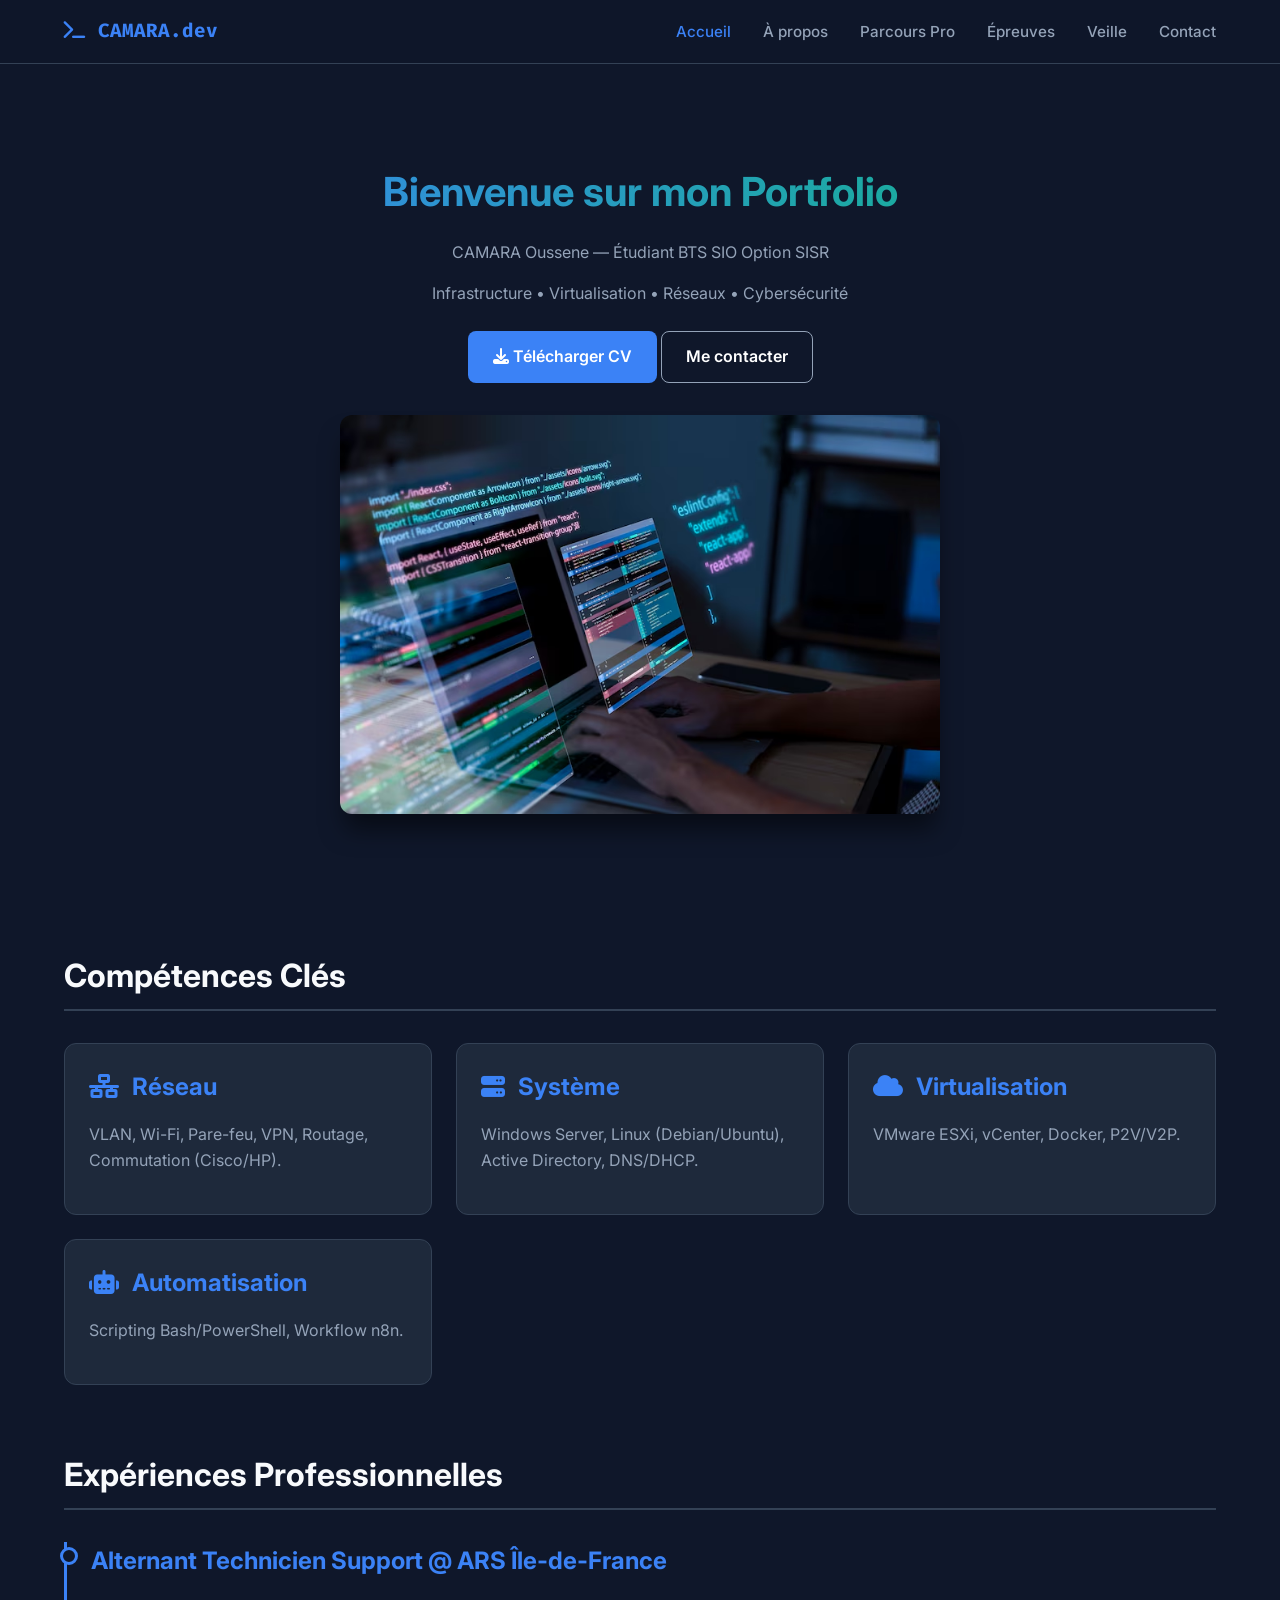
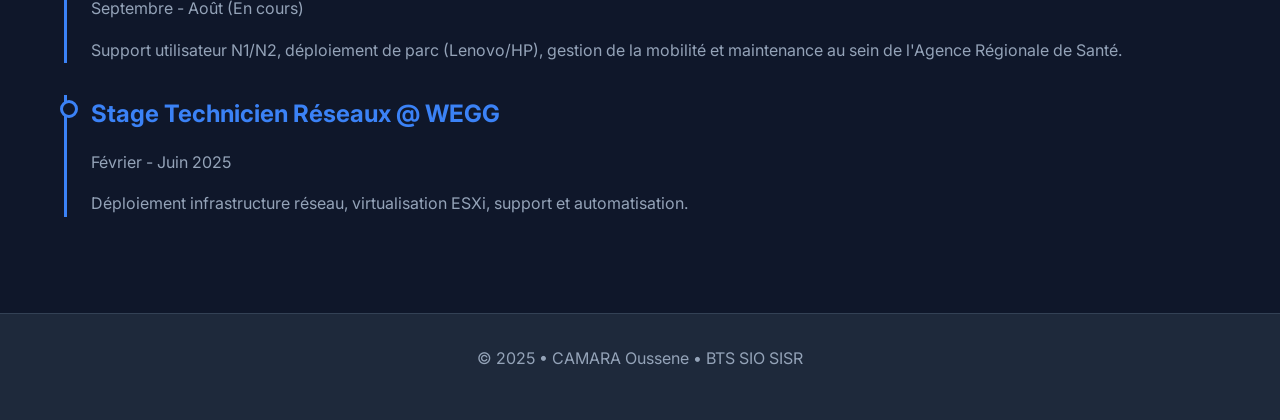
==== index.html @ 4fbc34b1 "first commit" ====
<!DOCTYPE html>
<html lang="fr">
<head>
    <meta charset="UTF-8">
    <meta name="viewport" content="width=device-width, initial-scale=1.0">
    <title>CAMARA Oussene | Portfolio BTS SIO SISR</title>
    <link rel="stylesheet" href="assets/css/style.css">
    <link rel="stylesheet" href="https://cdnjs.cloudflare.com/ajax/libs/font-awesome/6.4.0/css/all.min.css">
</head>
<body>
    <header>
        <div class="header-container">
            <div class="logo"><i class="fas fa-terminal"></i> CAMARA.dev</div>
            <div class="menu-toggle"><i class="fas fa-bars"></i></div>
            <nav>
                <ul class="nav-links">
                    <li><a href="index.html">Accueil</a></li>
                    <li><a href="about.html">À propos</a></li>
                    <li><a href="Entreprise.html">Parcours Pro</a></li>
                    <li><a href="epreuve.html">Épreuves</a></li>
                    <li><a href="veille.html">Veille</a></li>
                    <li><a href="contact.html">Contact</a></li>
                </ul>
            </nav>
        </div>
    </header>

    <main>
        <section class="hero">
            <h1>Bienvenue sur mon Portfolio</h1>
            <p>CAMARA Oussene — Étudiant BTS SIO Option SISR</p>
            <p>Infrastructure • Virtualisation • Réseaux • Cybersécurité</p>
            <div style="margin-top: 1.5rem;">
                <a href="assets/CV/camara-oussene-cv-3.pdf" target="_blank" class="btn"><i class="fas fa-download"></i> Télécharger CV</a>
                <a href="contact.html" class="btn" style="background:transparent; border-color:var(--text-muted);">Me contacter</a>
            </div>
             <img src="assets/image/formation-programmation-personne-travaillant-codes-ordinateur_23-2150010125.avif" alt="Illustration SIO">
        </section>

        <section>
            <h2>Compétences Clés</h2>
            <div class="grid-3">
                <div class="card">
                    <h3><i class="fas fa-network-wired"></i> Réseau</h3>
                    <p>VLAN, Wi-Fi, Pare-feu, VPN, Routage, Commutation (Cisco/HP).</p>
                </div>
                <div class="card">
                    <h3><i class="fas fa-server"></i> Système</h3>
                    <p>Windows Server, Linux (Debian/Ubuntu), Active Directory, DNS/DHCP.</p>
                </div>
                <div class="card">
                    <h3><i class="fas fa-cloud"></i> Virtualisation</h3>
                    <p>VMware ESXi, vCenter, Docker, P2V/V2P.</p>
                </div>
                <div class="card">
                    <h3><i class="fas fa-robot"></i> Automatisation</h3>
                    <p>Scripting Bash/PowerShell, Workflow n8n.</p>
                </div>
            </div>
        </section>

        <section>
            <h2>Expériences Professionnelles</h2>
            <div class="timeline-item">
                <h3>Alternant Technicien Support @ ARS Île-de-France</h3>
                <p class="text-muted">Septembre - Août (En cours)</p>
                <p>Support utilisateur N1/N2, déploiement de parc (Lenovo/HP), gestion de la mobilité et maintenance au sein de l'Agence Régionale de Santé.</p>
            </div>
            <div class="timeline-item">
                <h3>Stage Technicien Réseaux @ WEGG</h3>
                <p class="text-muted">Février - Juin 2025</p>
                <p>Déploiement infrastructure réseau, virtualisation ESXi, support et automatisation.</p>
            </div>
        </section>
    </main>

    <footer>
        <p>&copy; 2025 • CAMARA Oussene • BTS SIO SISR</p>
    </footer>
    <script src="assets/js/script.js"></script>
</body>
</html>
---- assets/css/style.css ----
/* assets/css/style.css */
@import url('https://fonts.googleapis.com/css2?family=Inter:wght@300;400;600;700&family=Fira+Code&display=swap');

:root {
  --bg-dark: #0f172a;
  --bg-card: #1e293b;
  --bg-hover: #334155;
  --primary: #3b82f6;      /* Bleu Tech */
  --primary-glow: rgba(59, 130, 246, 0.5);
  --accent: #10b981;       /* Vert pour validation/succès */
  --text-main: #f8fafc;
  --text-muted: #94a3b8;
  --border: #334155;
  --transition: all 0.3s ease;
}

* {
  margin: 0;
  padding: 0;
  box-sizing: border-box;
}

body {
  font-family: 'Inter', sans-serif;
  background-color: var(--bg-dark);
  color: var(--text-main);
  line-height: 1.6;
  overflow-x: hidden;
}

a { text-decoration: none; color: inherit; transition: var(--transition); }
ul { list-style: none; }

/* --- HEADER & NAV --- */
header {
  background: rgba(15, 23, 42, 0.95);
  backdrop-filter: blur(10px);
  border-bottom: 1px solid var(--border);
  position: sticky;
  top: 0;
  z-index: 1000;
  padding: 1rem 0;
}

.header-container {
  max-width: 1200px;
  margin: 0 auto;
  padding: 0 1.5rem;
  display: flex;
  justify-content: space-between;
  align-items: center;
}

.logo {
  font-family: 'Fira Code', monospace;
  font-weight: 700;
  font-size: 1.2rem;
  color: var(--primary);
}

.nav-links {
  display: flex;
  gap: 2rem;
}

.nav-links a {
  font-size: 0.95rem;
  font-weight: 500;
  color: var(--text-muted);
}

.nav-links a:hover, .nav-links a.active {
  color: var(--primary);
}

/* Mobile Menu Button */
.menu-toggle {
  display: none;
  font-size: 1.5rem;
  cursor: pointer;
}

/* --- LAYOUT & SECTIONS --- */
main {
  max-width: 1200px;
  margin: 0 auto;
  padding: 2rem 1.5rem;
  min-height: 80vh;
}

section { margin-bottom: 4rem; }

h1, h2, h3, h4 {
  color: var(--text-main);
  margin-bottom: 1rem;
}

h1 { font-size: 2.5rem; background: linear-gradient(to right, var(--primary), var(--accent)); -webkit-background-clip: text; -webkit-text-fill-color: transparent; }
h2 { font-size: 2rem; border-bottom: 2px solid var(--border); padding-bottom: 0.5rem; margin-bottom: 2rem; }
h3 { font-size: 1.5rem; color: var(--primary); }

p { color: var(--text-muted); margin-bottom: 1rem; }

.btn {
  display: inline-block;
  background: var(--primary);
  color: white;
  padding: 0.75rem 1.5rem;
  border-radius: 8px;
  font-weight: 600;
  border: 1px solid transparent;
}

.btn:hover {
  background: transparent;
  border-color: var(--primary);
  color: var(--primary);
  box-shadow: 0 0 15px var(--primary-glow);
}

/* --- CARDS & GRIDS --- */
.grid-2 { display: grid; grid-template-columns: repeat(auto-fit, minmax(300px, 1fr)); gap: 2rem; }
.grid-3 { display: grid; grid-template-columns: repeat(auto-fit, minmax(280px, 1fr)); gap: 1.5rem; }

.card {
  background: var(--bg-card);
  border: 1px solid var(--border);
  padding: 1.5rem;
  border-radius: 12px;
  transition: var(--transition);
}

.card:hover {
  transform: translateY(-5px);
  border-color: var(--primary);
  box-shadow: 0 10px 20px -10px rgba(0,0,0,0.5);
}

.card h3, .card h4 { margin-top: 0; }
.card i { color: var(--primary); margin-right: 0.5rem; }

/* --- SPECIFIC PAGES --- */

/* Hero Section (Index) */
.hero {
  text-align: center;
  padding: 4rem 0;
}
.hero img {
  width: 100%;
  max-width: 600px;
  border-radius: 12px;
  margin-top: 2rem;
  box-shadow: 0 20px 25px -5px rgba(0, 0, 0, 0.5);
}

/* Timeline (Experience) */
.timeline-item {
  border-left: 3px solid var(--primary);
  padding-left: 1.5rem;
  margin-bottom: 2rem;
  position: relative;
}
.timeline-item::before {
  content: '';
  width: 12px;
  height: 12px;
  background: var(--bg-dark);
  border: 3px solid var(--primary);
  border-radius: 50%;
  position: absolute;
  left: -7.5px;
  top: 5px;
}

/* Forms */
.form-group { margin-bottom: 1.5rem; }
.form-group label { display: block; margin-bottom: 0.5rem; color: var(--text-main); }
.form-group input, .form-group textarea {
  width: 100%;
  padding: 0.8rem;
  background: var(--bg-dark);
  border: 1px solid var(--border);
  border-radius: 6px;
  color: var(--text-main);
  font-family: inherit;
}
.form-group input:focus, .form-group textarea:focus {
  outline: none;
  border-color: var(--primary);
}

/* Footer */
footer {
  background: var(--bg-card);
  padding: 2rem 0;
  text-align: center;
  border-top: 1px solid var(--border);
  margin-top: auto;
}

/* Responsive */
@media (max-width: 768px) {
  .nav-links {
    display: none;
    flex-direction: column;
    position: absolute;
    top: 100%;
    left: 0;
    width: 100%;
    background: var(--bg-card);
    padding: 1rem;
    border-bottom: 1px solid var(--border);
  }
  .nav-links.active { display: flex; }
  .menu-toggle { display: block; }
  h1 { font-size: 2rem; }
}
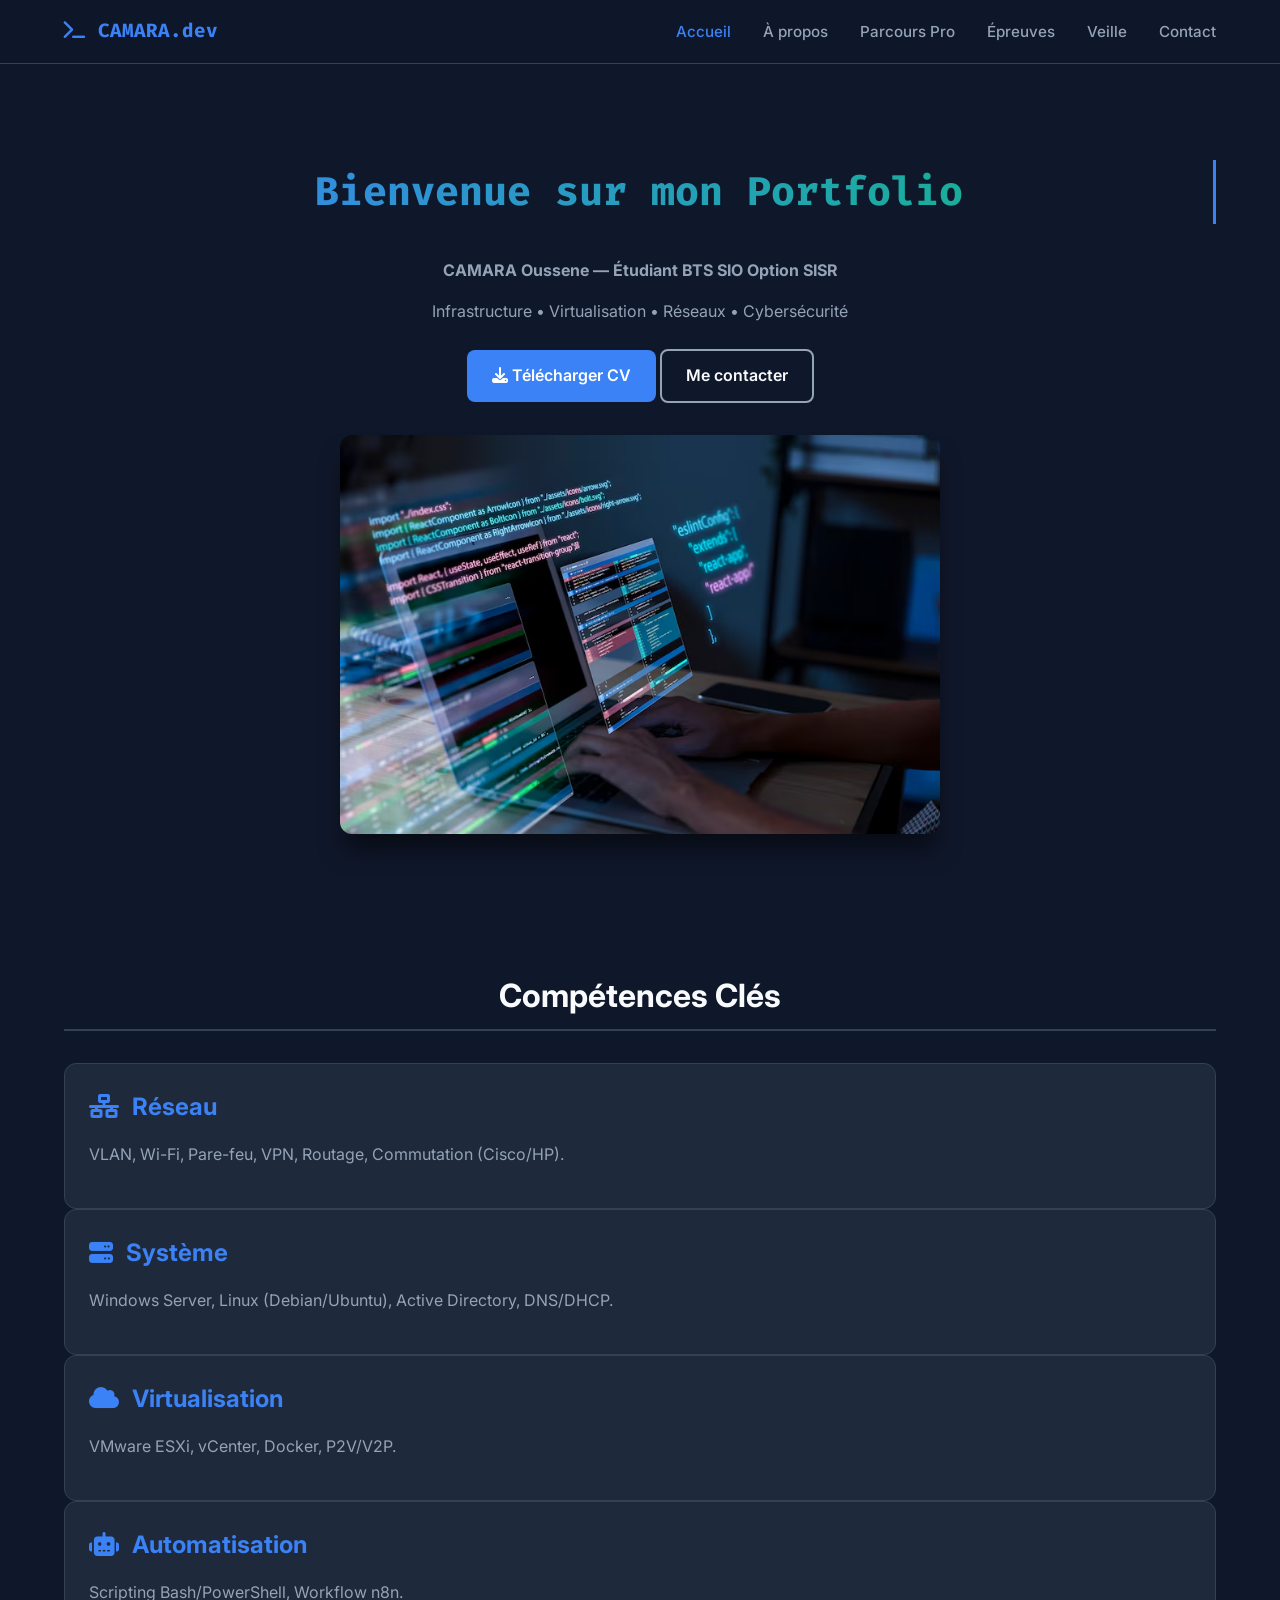
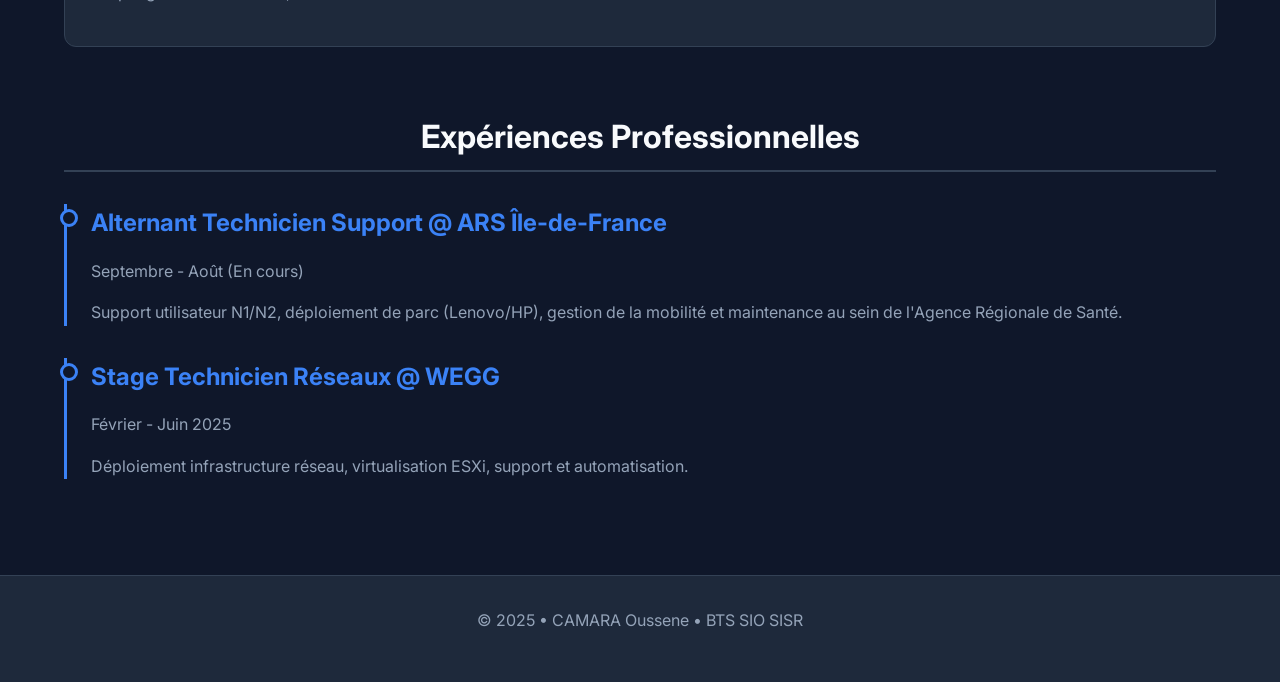
==== commit f3629f2f: "mise a jour de la page d'accueil et animation" ====
--- a/index.html
+++ b/index.html
@@ -5,6 +5,7 @@
     <meta name="viewport" content="width=device-width, initial-scale=1.0">
     <title>CAMARA Oussene | Portfolio BTS SIO SISR</title>
     <link rel="stylesheet" href="assets/css/style.css">
+    <link href="https://fonts.googleapis.com/css2?family=Fira+Code:wght@500&display=swap" rel="stylesheet">
     <link rel="stylesheet" href="https://cdnjs.cloudflare.com/ajax/libs/font-awesome/6.4.0/css/all.min.css">
 </head>
 <body>
@@ -14,7 +15,7 @@
             <div class="menu-toggle"><i class="fas fa-bars"></i></div>
             <nav>
                 <ul class="nav-links">
-                    <li><a href="index.html">Accueil</a></li>
+                    <li><a href="index.html" class="active">Accueil</a></li>
                     <li><a href="about.html">À propos</a></li>
                     <li><a href="Entreprise.html">Parcours Pro</a></li>
                     <li><a href="epreuve.html">Épreuves</a></li>
@@ -26,33 +27,37 @@
     </header>
 
     <main>
-        <section class="hero">
-            <h1>Bienvenue sur mon Portfolio</h1>
-            <p>CAMARA Oussene — Étudiant BTS SIO Option SISR</p>
-            <p>Infrastructure • Virtualisation • Réseaux • Cybersécurité</p>
-            <div style="margin-top: 1.5rem;">
-                <a href="assets/CV/camara-oussene-cv-3.pdf" target="_blank" class="btn"><i class="fas fa-download"></i> Télécharger CV</a>
-                <a href="contact.html" class="btn" style="background:transparent; border-color:var(--text-muted);">Me contacter</a>
+        <section class="hero hero-animated">
+            <div class="hero-text-content">
+                <h1><span class="typing-effect">Bienvenue sur mon Portfolio</span></h1>
+                <p><strong>CAMARA Oussene — Étudiant BTS SIO Option SISR</strong></p>
+                <p>Infrastructure • Virtualisation • Réseaux • Cybersécurité</p>
+                <div style="margin-top: 1.5rem;">
+                    <a href="assets/CV/camara-oussene-cv-3.pdf" target="_blank" class="btn"><i class="fas fa-download"></i> Télécharger CV</a>
+                    <a href="contact.html" class="btn btn-outline">Me contacter</a>
+                </div>
             </div>
-             <img src="assets/image/formation-programmation-personne-travaillant-codes-ordinateur_23-2150010125.avif" alt="Illustration SIO">
+            <div class="hero-image-container">
+                <img src="assets/image/formation-programmation-personne-travaillant-codes-ordinateur_23-2150010125.avif" alt="Illustration SIO" class="floating-img">
+            </div>
         </section>
 
         <section>
-            <h2>Compétences Clés</h2>
-            <div class="grid-3">
-                <div class="card">
+            <h2 style="text-align: center; margin-bottom: 2rem;">Compétences Clés</h2>
+            <div class="grid-4">
+                <div class="card hover-card">
                     <h3><i class="fas fa-network-wired"></i> Réseau</h3>
                     <p>VLAN, Wi-Fi, Pare-feu, VPN, Routage, Commutation (Cisco/HP).</p>
                 </div>
-                <div class="card">
+                <div class="card hover-card">
                     <h3><i class="fas fa-server"></i> Système</h3>
                     <p>Windows Server, Linux (Debian/Ubuntu), Active Directory, DNS/DHCP.</p>
                 </div>
-                <div class="card">
+                <div class="card hover-card">
                     <h3><i class="fas fa-cloud"></i> Virtualisation</h3>
                     <p>VMware ESXi, vCenter, Docker, P2V/V2P.</p>
                 </div>
-                <div class="card">
+                <div class="card hover-card">
                     <h3><i class="fas fa-robot"></i> Automatisation</h3>
                     <p>Scripting Bash/PowerShell, Workflow n8n.</p>
                 </div>
@@ -60,13 +65,13 @@
         </section>
 
         <section>
-            <h2>Expériences Professionnelles</h2>
-            <div class="timeline-item">
+            <h2 style="text-align: center; margin-bottom: 2rem;">Expériences Professionnelles</h2>
+            <div class="timeline-item reveal">
                 <h3>Alternant Technicien Support @ ARS Île-de-France</h3>
                 <p class="text-muted">Septembre - Août (En cours)</p>
                 <p>Support utilisateur N1/N2, déploiement de parc (Lenovo/HP), gestion de la mobilité et maintenance au sein de l'Agence Régionale de Santé.</p>
             </div>
-            <div class="timeline-item">
+            <div class="timeline-item reveal">
                 <h3>Stage Technicien Réseaux @ WEGG</h3>
                 <p class="text-muted">Février - Juin 2025</p>
                 <p>Déploiement infrastructure réseau, virtualisation ESXi, support et automatisation.</p>
--- a/assets/css/style.css
+++ b/assets/css/style.css
@@ -215,4 +215,78 @@
   .nav-links.active { display: flex; }
   .menu-toggle { display: block; }
   h1 { font-size: 2rem; }
+}
+
+/* --- AJOUTS POUR L'ANIMATION --- */
+
+/* 1. Amélioration du fond de la Hero Section */
+/* --- ANIMATIONS ET EFFETS --- */
+
+/* 1. Effet machine à écrire sur le titre */
+.typing-effect {
+    font-family: 'Fira Code', monospace;
+    display: inline-block;
+    overflow: hidden;
+    white-space: nowrap;
+    border-right: 3px solid var(--primary);
+    width: 0;
+    animation: typing 3s steps(30, end) forwards, blink 0.8s infinite;
+}
+
+@keyframes typing {
+    from { width: 0 }
+    to { width: 100% }
+}
+
+@keyframes blink {
+    50% { border-color: transparent }
+}
+
+/* 2. Image qui flotte doucement */
+.floating-img {
+    animation: float 4s ease-in-out infinite;
+    max-width: 100%;
+    border-radius: 10px;
+}
+
+@keyframes float {
+    0%, 100% { transform: translateY(0); }
+    50% { transform: translateY(-15px); }
+}
+
+/* 3. Cartes de compétences interactives */
+.hover-card {
+    transition: transform 0.3s ease, box-shadow 0.3s ease, border-color 0.3s ease;
+}
+
+.hover-card:hover {
+    transform: translateY(-8px);
+    box-shadow: 0 10px 20px rgba(0, 0, 0, 0.2);
+    border-color: var(--primary);
+}
+
+/* 4. Bouton Me Contacter (Outline stylé) */
+.btn-outline {
+    background: transparent;
+    border: 2px solid var(--text-muted);
+    color: var(--text-main);
+}
+
+.btn-outline:hover {
+    border-color: var(--primary);
+    color: var(--primary);
+}
+
+/* 5. Apparition fluide des expériences (Timeline) */
+.reveal {
+    opacity: 0;
+    transform: translateY(20px);
+    animation: fadeInUp 0.8s ease forwards;
+}
+
+@keyframes fadeInUp {
+    to {
+        opacity: 1;
+        transform: translateY(0);
+    }
 }
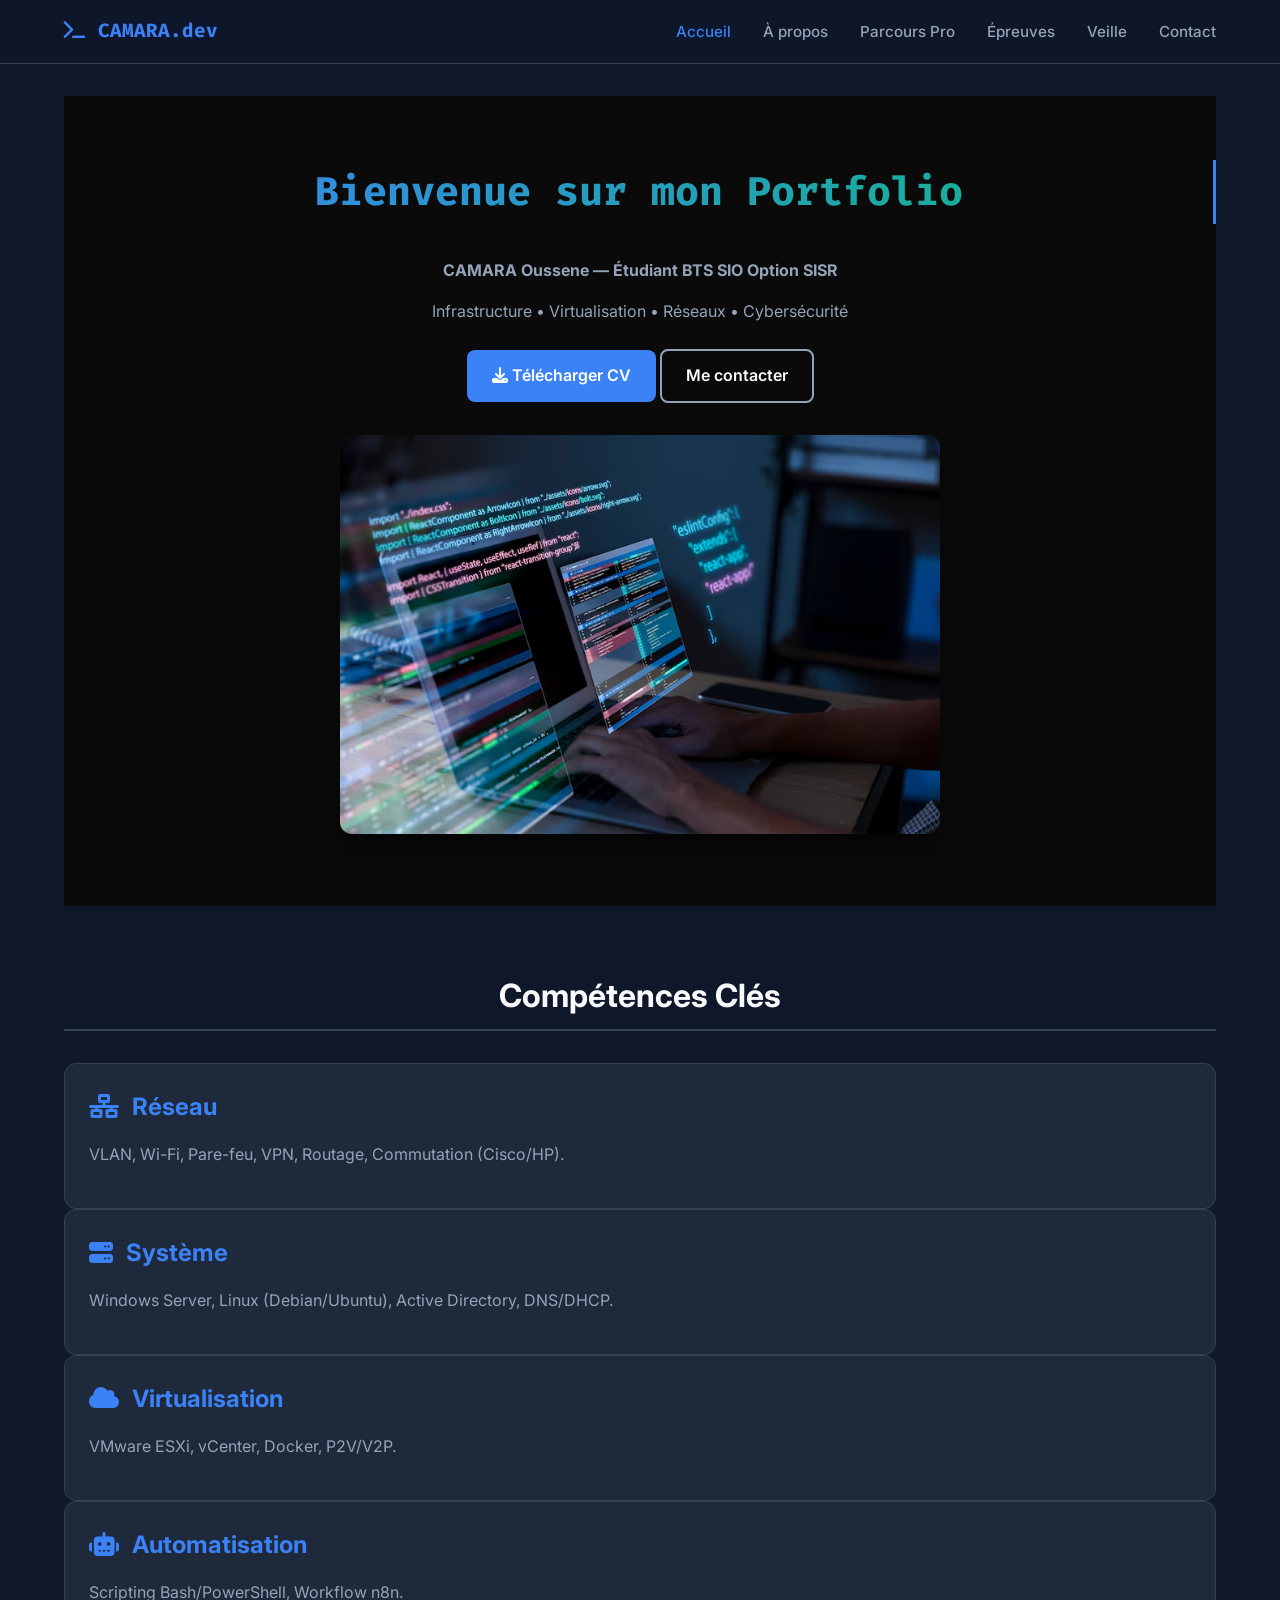
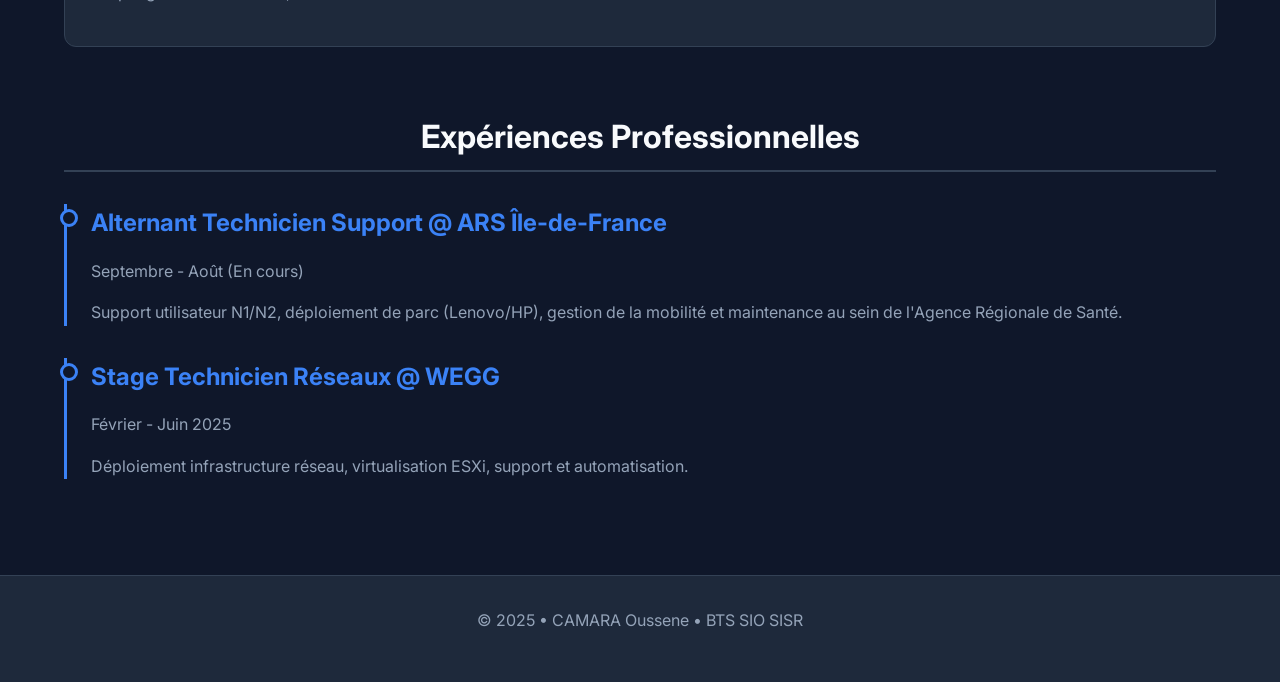
==== commit 43ff8444: "ajout de plus d'animation dans la page d'accueil" ====
--- a/index.html
+++ b/index.html
@@ -28,18 +28,16 @@
 
     <main>
         <section class="hero hero-animated">
-            <div class="hero-text-content">
+            <canvas id="matrixCanvas"></canvas>
+            
+            <div class="hero-text-content" style="position: relative; z-index: 2;">
                 <h1><span class="typing-effect">Bienvenue sur mon Portfolio</span></h1>
-                <p><strong>CAMARA Oussene — Étudiant BTS SIO Option SISR</strong></p>
-                <p>Infrastructure • Virtualisation • Réseaux • Cybersécurité</p>
-                <div style="margin-top: 1.5rem;">
-                    <a href="assets/CV/camara-oussene-cv-3.pdf" target="_blank" class="btn"><i class="fas fa-download"></i> Télécharger CV</a>
-                    <a href="contact.html" class="btn btn-outline">Me contacter</a>
+                <p><strong>CAMARA Oussene — Étudiant BTS SIO Option SISR</strong></p> <p>Infrastructure • Virtualisation • Réseaux • Cybersécurité</p> <div style="margin-top: 1.5rem;">
+                    <a href="assets/CV/camara-oussene-cv-3.pdf" target="_blank" class="btn"><i class="fas fa-download"></i> Télécharger CV</a> <a href="contact.html" class="btn btn-outline">Me contacter</a>
                 </div>
             </div>
-            <div class="hero-image-container">
-                <img src="assets/image/formation-programmation-personne-travaillant-codes-ordinateur_23-2150010125.avif" alt="Illustration SIO" class="floating-img">
-            </div>
+            <div class="hero-image-container" style="position: relative; z-index: 2;">
+                <img src="assets/image/formation-programmation-personne-travaillant-codes-ordinateur_23-2150010125.avif" alt="Illustration SIO" class="floating-img"> </div>
         </section>
 
         <section>
--- a/assets/css/style.css
+++ b/assets/css/style.css
@@ -289,4 +289,20 @@
         opacity: 1;
         transform: translateY(0);
     }
+}
+
+#matrixCanvas {
+    position: absolute;
+    top: 0;
+    left: 0;
+    width: 100%;
+    height: 100%;
+    z-index: 1; /* Derrière le contenu */
+    opacity: 0.15; /* Effet subtil pour ne pas fatiguer les yeux */
+}
+
+.hero-animated {
+    position: relative; /* Nécessaire pour le placement du canvas */
+    background: #0a0a0a; /* Fond sombre pour faire ressortir le vert Matrix */
+    overflow: hidden;
 }
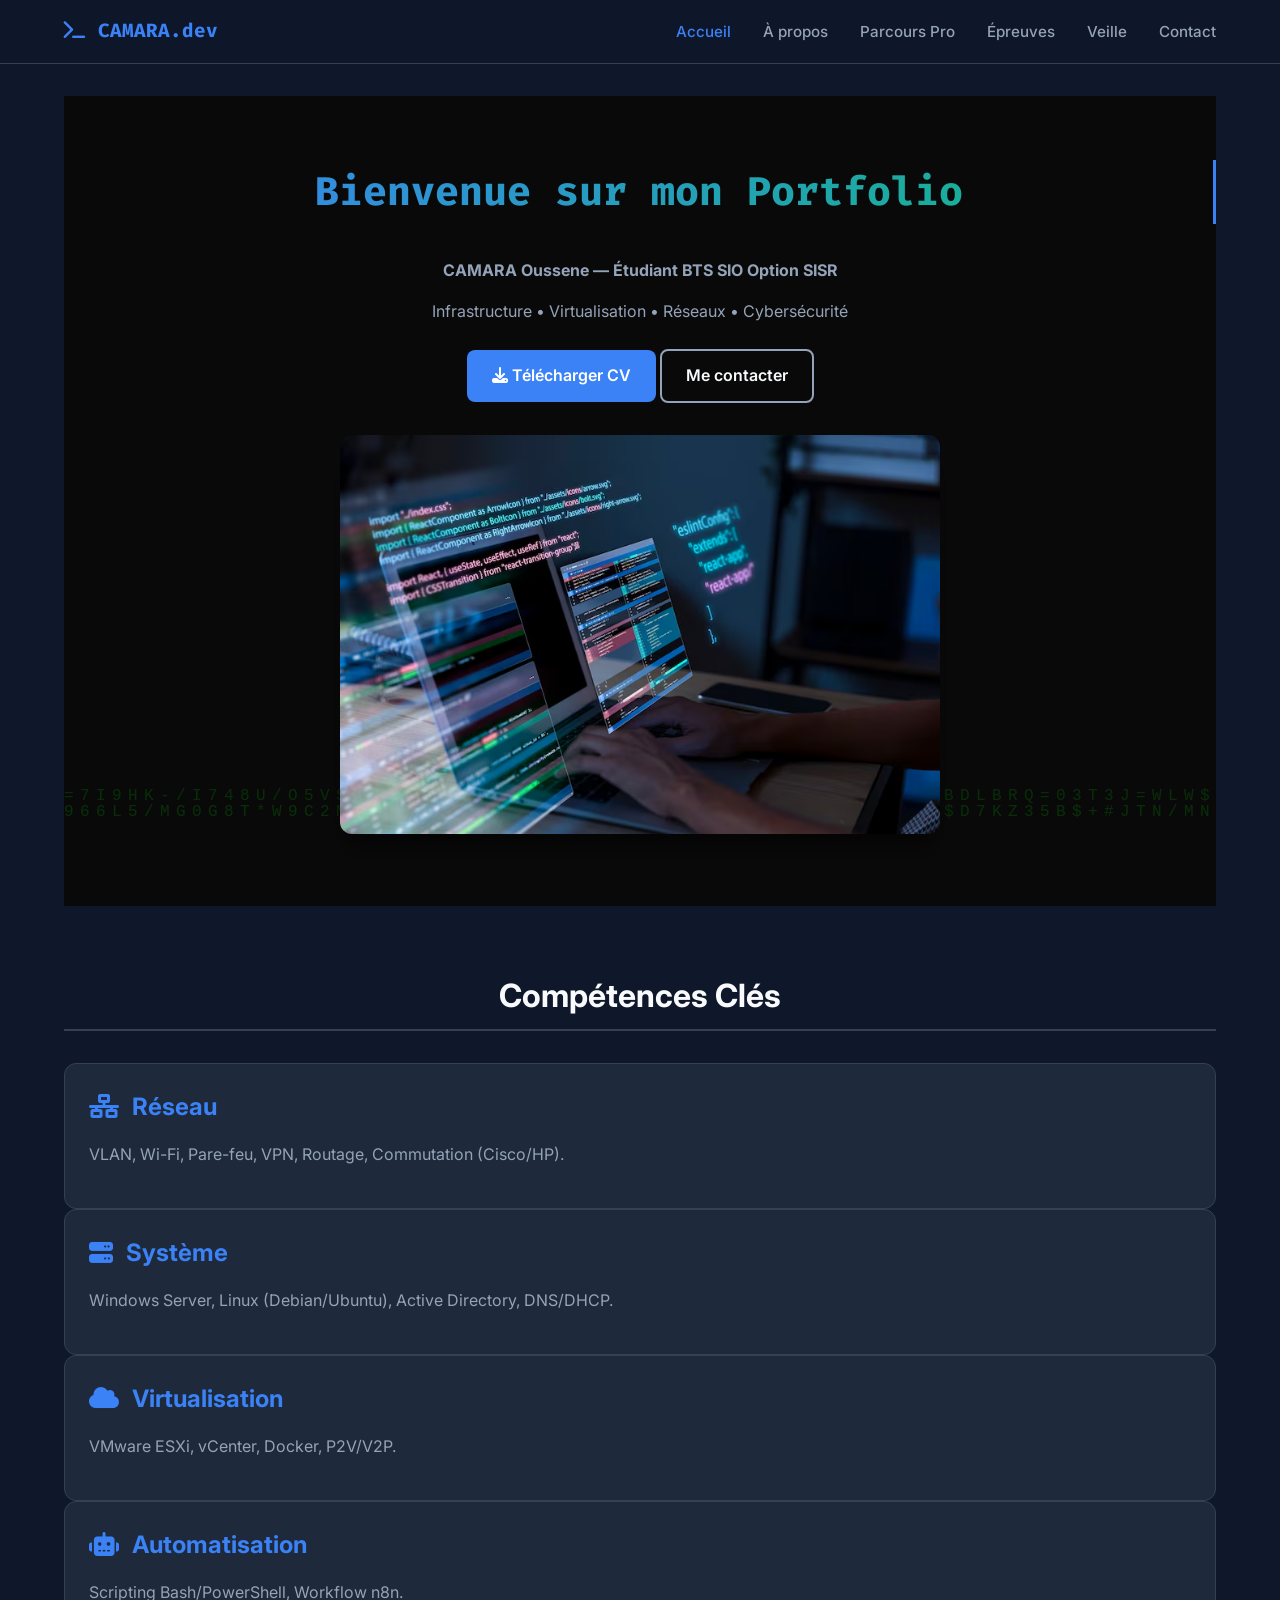
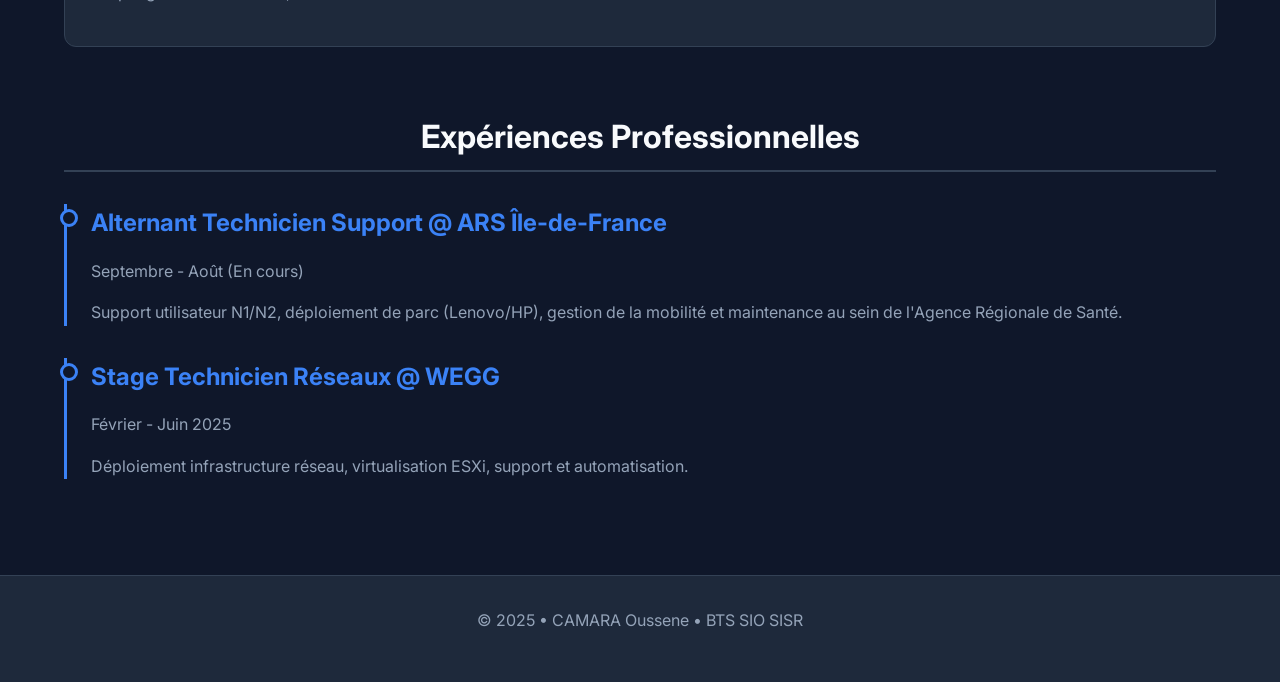
==== commit ac805b56: "ajout de l'anim" ====
--- a/index.html
+++ b/index.html
@@ -29,7 +29,7 @@
     <main>
         <section class="hero hero-animated">
             <canvas id="matrixCanvas"></canvas>
-            
+            <script src="assets/js/matrix.js"></script>
             <div class="hero-text-content" style="position: relative; z-index: 2;">
                 <h1><span class="typing-effect">Bienvenue sur mon Portfolio</span></h1>
                 <p><strong>CAMARA Oussene — Étudiant BTS SIO Option SISR</strong></p> <p>Infrastructure • Virtualisation • Réseaux • Cybersécurité</p> <div style="margin-top: 1.5rem;">
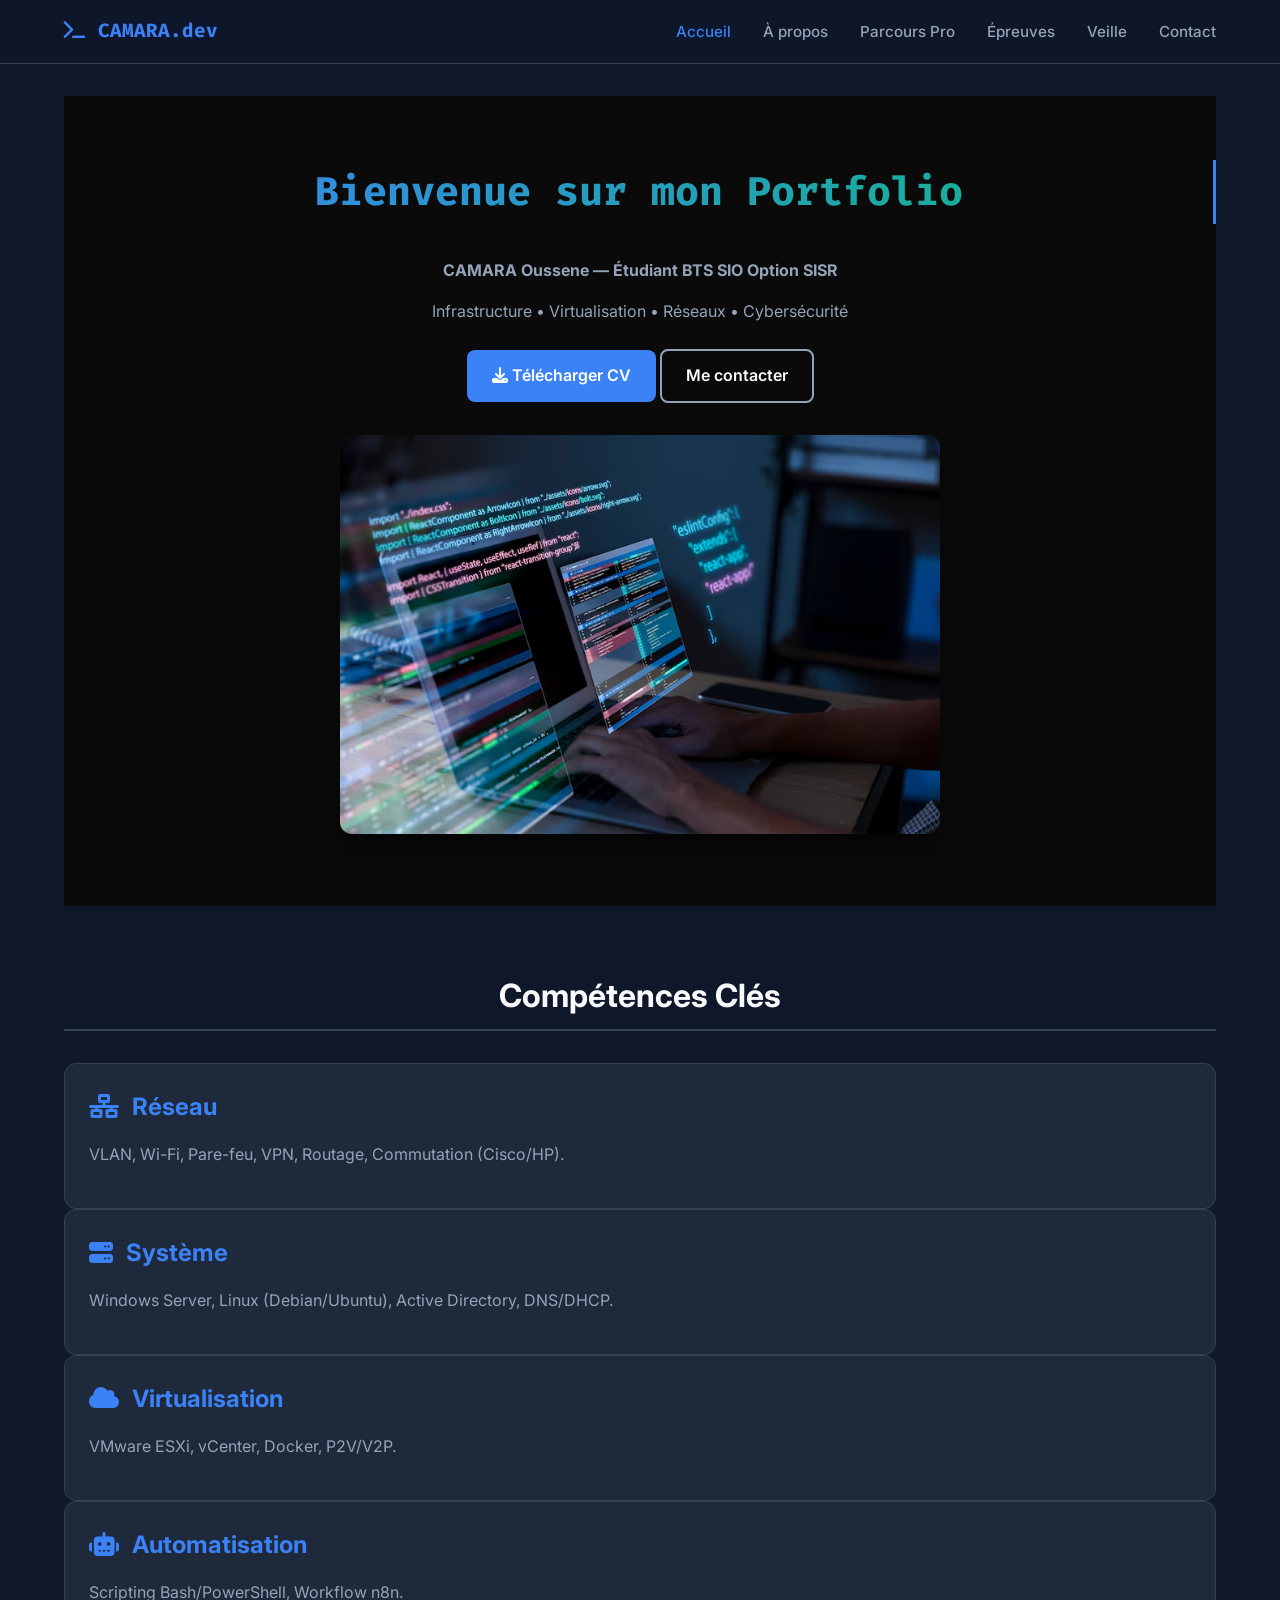
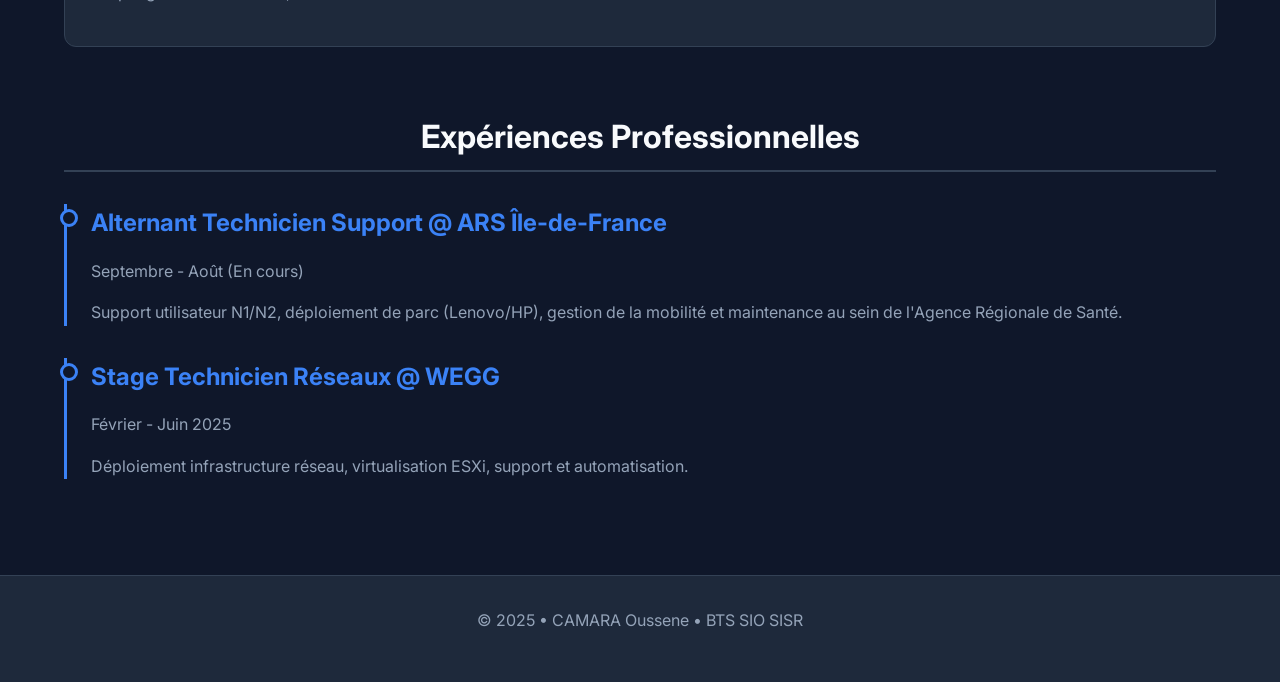
==== commit d0dd91e3: "enlevé l'anim de l'image" ====
--- a/index.html
+++ b/index.html
@@ -35,9 +35,7 @@
                 <p><strong>CAMARA Oussene — Étudiant BTS SIO Option SISR</strong></p> <p>Infrastructure • Virtualisation • Réseaux • Cybersécurité</p> <div style="margin-top: 1.5rem;">
                     <a href="assets/CV/camara-oussene-cv-3.pdf" target="_blank" class="btn"><i class="fas fa-download"></i> Télécharger CV</a> <a href="contact.html" class="btn btn-outline">Me contacter</a>
                 </div>
-            </div>
-            <div class="hero-image-container" style="position: relative; z-index: 2;">
-                <img src="assets/image/formation-programmation-personne-travaillant-codes-ordinateur_23-2150010125.avif" alt="Illustration SIO" class="floating-img"> </div>
+                <img src="assets/image/formation-programmation-personne-travaillant-codes-ordinateur_23-2150010125.avif" alt="Illustration SIO" </div>
         </section>
 
         <section>
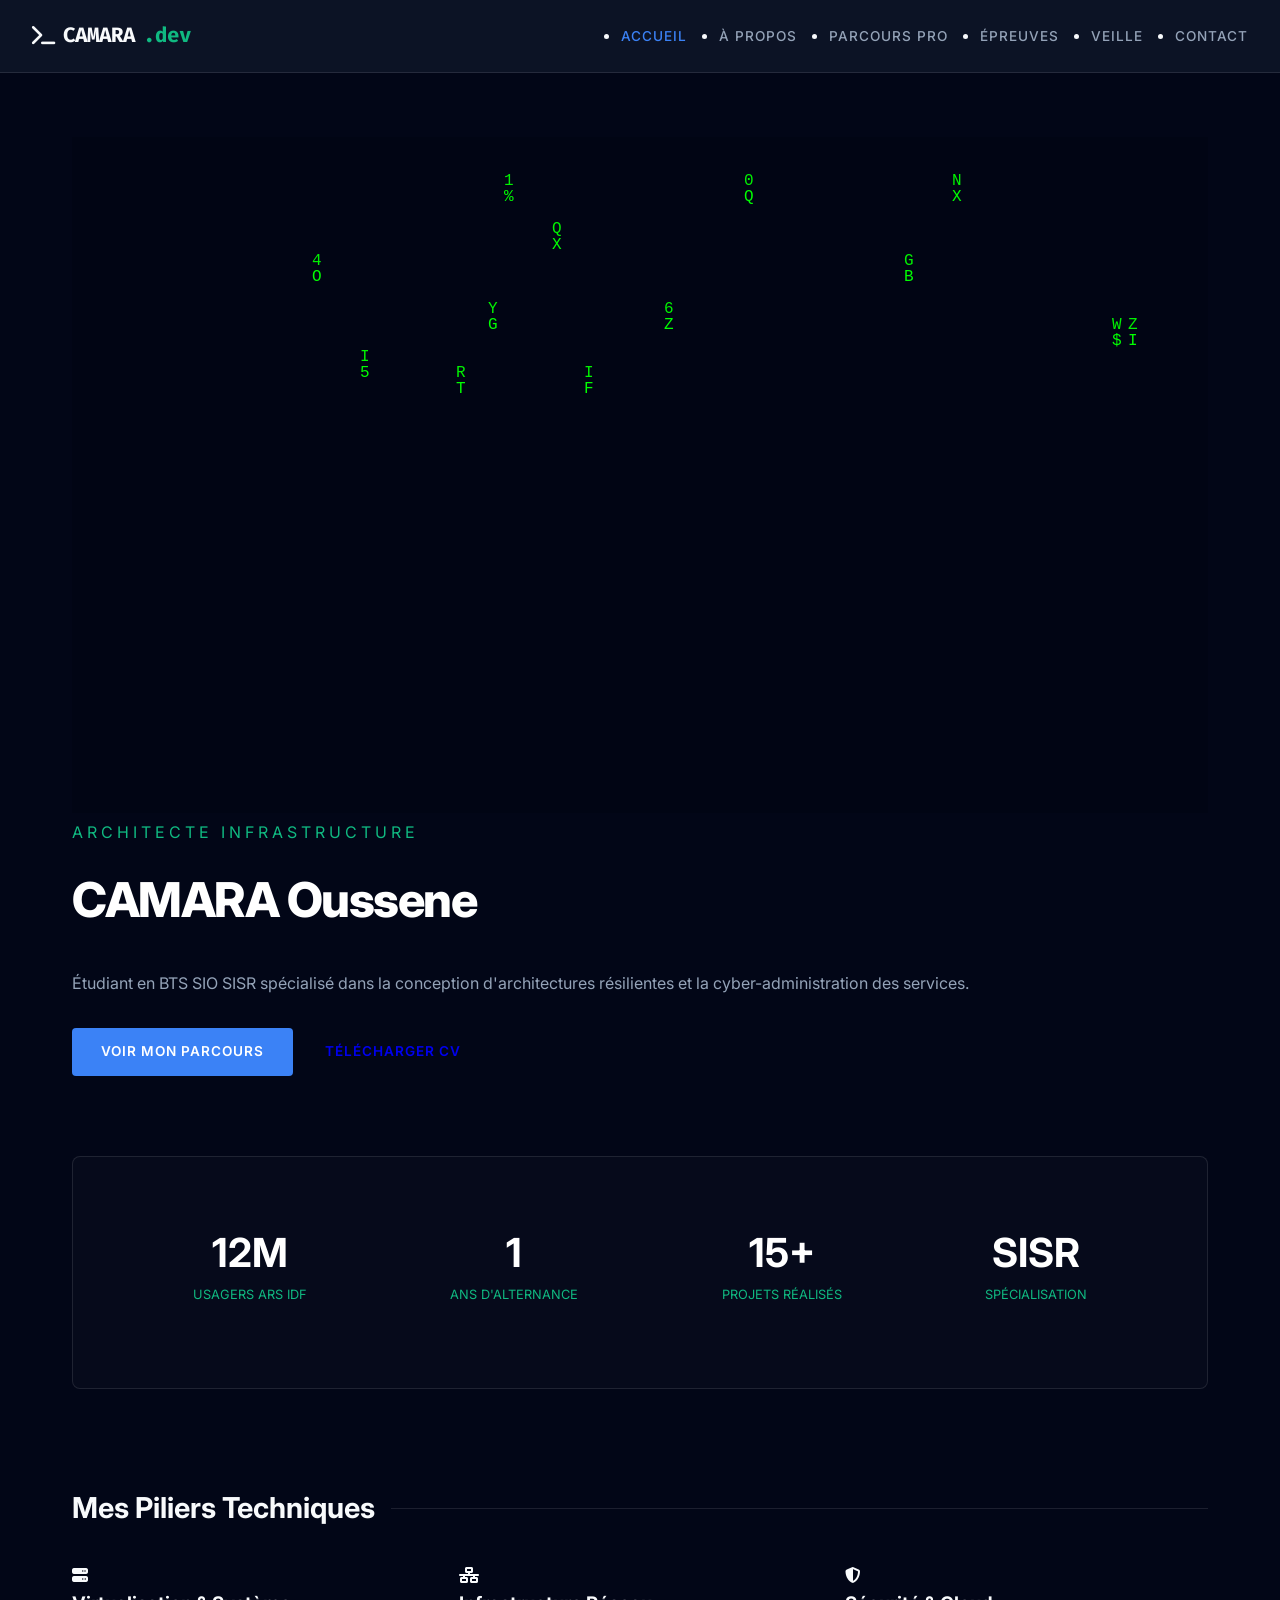
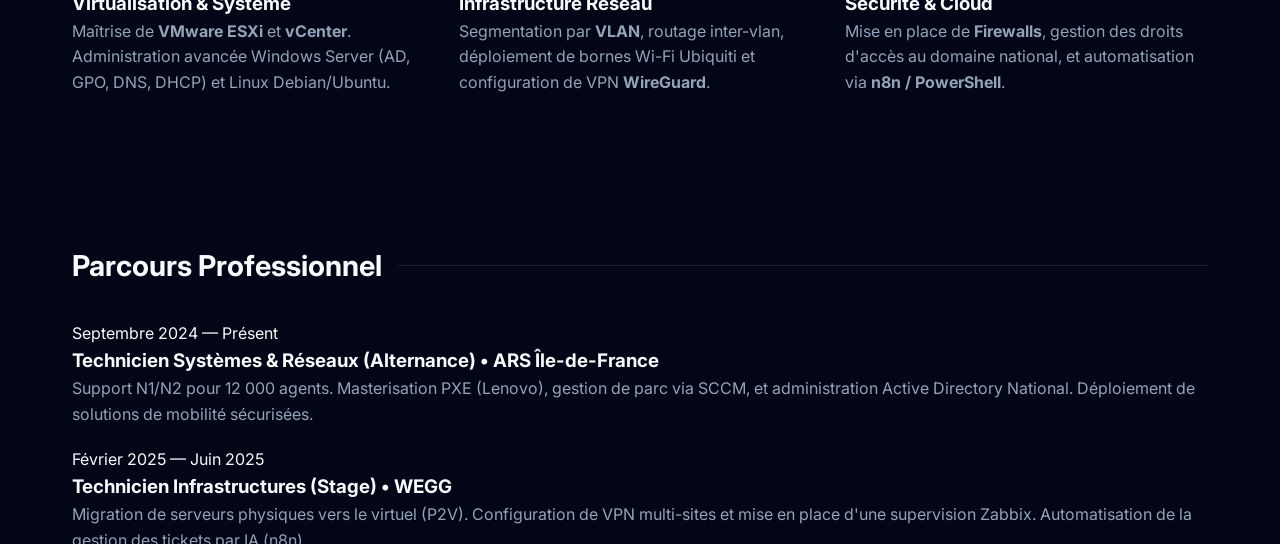
==== commit a25b85a4: "tient" ====
--- a/index.html
+++ b/index.html
@@ -10,70 +10,98 @@
 </head>
 <body>
     <header>
-        <div class="header-container">
-            <div class="logo"><i class="fas fa-terminal"></i> CAMARA.dev</div>
-            <div class="menu-toggle"><i class="fas fa-bars"></i></div>
-            <nav>
-                <ul class="nav-links">
-                    <li><a href="index.html" class="active">Accueil</a></li>
-                    <li><a href="about.html">À propos</a></li>
-                    <li><a href="Entreprise.html">Parcours Pro</a></li>
-                    <li><a href="epreuve.html">Épreuves</a></li>
-                    <li><a href="veille.html">Veille</a></li>
-                    <li><a href="contact.html">Contact</a></li>
-                </ul>
-            </nav>
+    <div class="header-container">
+        <a href="index.html" class="logo" style="text-decoration: none;">
+            <i class="fas fa-terminal"></i> CAMARA<span>.dev</span>
+        </a>
+        
+        <div class="menu-toggle" id="mobile-menu">
+            <i class="fas fa-bars"></i>
         </div>
-    </header>
+
+        <nav>
+            <ul class="nav-links">
+                <li><a href="index.html">Accueil</a></li>
+                <li><a href="about.html">À propos</a></li>
+                <li><a href="Entreprise.html">Parcours Pro</a></li>
+                <li><a href="epreuve.html">Épreuves</a></li>
+                <li><a href="veille.html">Veille</a></li>
+                <li><a href="contact.html">Contact</a></li>
+            </ul>
+        </nav>
+    </div>
+</header>
 
     <main>
-        <section class="hero hero-animated">
-            <canvas id="matrixCanvas"></canvas>
-            <script src="assets/js/matrix.js"></script>
-            <div class="hero-text-content" style="position: relative; z-index: 2;">
-                <h1><span class="typing-effect">Bienvenue sur mon Portfolio</span></h1>
-                <p><strong>CAMARA Oussene — Étudiant BTS SIO Option SISR</strong></p> <p>Infrastructure • Virtualisation • Réseaux • Cybersécurité</p> <div style="margin-top: 1.5rem;">
-                    <a href="assets/CV/camara-oussene-cv-3.pdf" target="_blank" class="btn"><i class="fas fa-download"></i> Télécharger CV</a> <a href="contact.html" class="btn btn-outline">Me contacter</a>
-                </div>
-                <img src="assets/image/formation-programmation-personne-travaillant-codes-ordinateur_23-2150010125.avif" alt="Illustration SIO" </div>
-        </section>
+    <section class="hero-animated">
+        <canvas id="matrixCanvas"></canvas>
+        <div class="hero-text-content">
+            <p style="text-transform: uppercase; letter-spacing: 4px; color: var(--accent); margin-bottom: 1rem;">Architecte Infrastructure</p>
+            <h1>CAMARA Oussene</h1>
+            <p>Étudiant en BTS SIO SISR spécialisé dans la conception d'architectures résilientes et la cyber-administration des services.</p>
+            <div style="margin-top: 2rem;">
+                <a href="Entreprise.html" class="btn btn-primary">Voir mon parcours</a>
+                <a href="assets/CV/camara-oussene-cv.pdf" target="_blank" class="btn btn-outline">Télécharger CV</a>
+            </div>
+        </div>
+    </section>
 
-        <section>
-            <h2 style="text-align: center; margin-bottom: 2rem;">Compétences Clés</h2>
-            <div class="grid-4">
-                <div class="card hover-card">
-                    <h3><i class="fas fa-network-wired"></i> Réseau</h3>
-                    <p>VLAN, Wi-Fi, Pare-feu, VPN, Routage, Commutation (Cisco/HP).</p>
-                </div>
-                <div class="card hover-card">
-                    <h3><i class="fas fa-server"></i> Système</h3>
-                    <p>Windows Server, Linux (Debian/Ubuntu), Active Directory, DNS/DHCP.</p>
-                </div>
-                <div class="card hover-card">
-                    <h3><i class="fas fa-cloud"></i> Virtualisation</h3>
-                    <p>VMware ESXi, vCenter, Docker, P2V/V2P.</p>
-                </div>
-                <div class="card hover-card">
-                    <h3><i class="fas fa-robot"></i> Automatisation</h3>
-                    <p>Scripting Bash/PowerShell, Workflow n8n.</p>
-                </div>
+    <section style="display: flex; justify-content: space-around; flex-wrap: wrap; gap: 2rem; margin-bottom: 6rem; padding: 4rem; background: rgba(255,255,255,0.02); border-radius: 8px; border: 1px solid var(--border);">
+        <div style="text-align: center;">
+            <h4 style="font-size: 2.5rem; color: #fff;">12M</h4>
+            <p style="font-size: 0.8rem; text-transform: uppercase; color: var(--accent);">Usagers ARS IdF</p>
+        </div>
+        <div style="text-align: center;">
+            <h4 style="font-size: 2.5rem; color: #fff;">1</h4>
+            <p style="font-size: 0.8rem; text-transform: uppercase; color: var(--accent);">Ans d'alternance</p>
+        </div>
+        <div style="text-align: center;">
+            <h4 style="font-size: 2.5rem; color: #fff;">15+</h4>
+            <p style="font-size: 0.8rem; text-transform: uppercase; color: var(--accent);">Projets réalisés</p>
+        </div>
+        <div style="text-align: center;">
+            <h4 style="font-size: 2.5rem; color: #fff;">SISR</h4>
+            <p style="font-size: 0.8rem; text-transform: uppercase; color: var(--accent);">Spécialisation</p>
+        </div>
+    </section>
+
+    <h2 class="section-title">Mes Piliers Techniques</h2>
+    <div class="grid-3">
+        <div class="expertise-card">
+            <i class="fas fa-server"></i>
+            <h3>Virtualisation & Système</h3>
+            <p>Maîtrise de <strong>VMware ESXi</strong> et <strong>vCenter</strong>. Administration avancée Windows Server (AD, GPO, DNS, DHCP) et Linux Debian/Ubuntu.</p>
+        </div>
+        <div class="expertise-card">
+            <i class="fas fa-network-wired"></i>
+            <h3>Infrastructure Réseau</h3>
+            <p>Segmentation par <strong>VLAN</strong>, routage inter-vlan, déploiement de bornes Wi-Fi Ubiquiti et configuration de VPN <strong>WireGuard</strong>.</p>
+        </div>
+        <div class="expertise-card">
+            <i class="fas fa-shield-alt"></i>
+            <h3>Sécurité & Cloud</h3>
+            <p>Mise en place de <strong>Firewalls</strong>, gestion des droits d'accès au domaine national, et automatisation via <strong>n8n / PowerShell</strong>.</p>
+        </div>
+    </div>
+
+    <h2 class="section-title" style="margin-top: 8rem;">Parcours Professionnel</h2>
+    <div class="timeline-container">
+        <div class="timeline-item">
+            <div class="timeline-content">
+                <span class="timeline-date">Septembre 2024 — Présent</span>
+                <h3>Technicien Systèmes & Réseaux (Alternance) • ARS Île-de-France</h3>
+                <p>Support N1/N2 pour 12 000 agents. Masterisation PXE (Lenovo), gestion de parc via SCCM, et administration Active Directory National. Déploiement de solutions de mobilité sécurisées.</p>
             </div>
-        </section>
-
-        <section>
-            <h2 style="text-align: center; margin-bottom: 2rem;">Expériences Professionnelles</h2>
-            <div class="timeline-item reveal">
-                <h3>Alternant Technicien Support @ ARS Île-de-France</h3>
-                <p class="text-muted">Septembre - Août (En cours)</p>
-                <p>Support utilisateur N1/N2, déploiement de parc (Lenovo/HP), gestion de la mobilité et maintenance au sein de l'Agence Régionale de Santé.</p>
+        </div>
+        <div class="timeline-item">
+            <div class="timeline-content">
+                <span class="timeline-date">Février 2025 — Juin 2025</span>
+                <h3>Technicien Infrastructures (Stage) • WEGG</h3>
+                <p>Migration de serveurs physiques vers le virtuel (P2V). Configuration de VPN multi-sites et mise en place d'une supervision Zabbix. Automatisation de la gestion des tickets par IA (n8n).</p>
             </div>
-            <div class="timeline-item reveal">
-                <h3>Stage Technicien Réseaux @ WEGG</h3>
-                <p class="text-muted">Février - Juin 2025</p>
-                <p>Déploiement infrastructure réseau, virtualisation ESXi, support et automatisation.</p>
-            </div>
-        </section>
-    </main>
+        </div>
+    </div>
+</main>
 
     <footer>
         <p>&copy; 2025 • CAMARA Oussene • BTS SIO SISR</p>
--- a/assets/css/style.css
+++ b/assets/css/style.css
@@ -1,308 +1,147 @@
 /* assets/css/style.css */
-@import url('https://fonts.googleapis.com/css2?family=Inter:wght@300;400;600;700&family=Fira+Code&display=swap');
+@import url('https://fonts.googleapis.com/css2?family=Inter:wght@300;400;500;600;700&family=Fira+Code:wght@400;500&display=swap');
 
 :root {
-  --bg-dark: #0f172a;
-  --bg-card: #1e293b;
-  --bg-hover: #334155;
-  --primary: #3b82f6;      /* Bleu Tech */
-  --primary-glow: rgba(59, 130, 246, 0.5);
-  --accent: #10b981;       /* Vert pour validation/succès */
-  --text-main: #f8fafc;
-  --text-muted: #94a3b8;
-  --border: #334155;
-  --transition: all 0.3s ease;
+    --bg-dark: #020617;
+    --bg-card: #0f172a;
+    --primary: #3b82f6;
+    --accent: #10b981;
+    --text-main: #f8fafc;
+    --text-muted: #94a3b8;
+    --border: rgba(255, 255, 255, 0.1);
+    --glass: rgba(15, 23, 42, 0.8);
+    --transition: all 0.4s cubic-bezier(0.4, 0, 0.2, 1);
 }
 
-* {
-  margin: 0;
-  padding: 0;
-  box-sizing: border-box;
+* { margin: 0; padding: 0; box-sizing: border-box; }
+
+body {
+    font-family: 'Inter', sans-serif;
+    background-color: var(--bg-dark);
+    color: var(--text-main);
+    line-height: 1.6;
+    overflow-x: hidden;
 }
 
-body {
-  font-family: 'Inter', sans-serif;
-  background-color: var(--bg-dark);
-  color: var(--text-main);
-  line-height: 1.6;
-  overflow-x: hidden;
+/* --- LAYOUT --- */
+main { max-width: 1200px; margin: 0 auto; padding: 4rem 2rem; min-height: 80vh; }
+section { margin-bottom: 5rem; }
+h1 { font-size: 3rem; font-weight: 800; letter-spacing: -1.5px; margin-bottom: 2rem; color: #fff; }
+h2 { font-size: 1.8rem; font-weight: 700; margin-bottom: 2rem; display: flex; align-items: center; gap: 1rem; }
+h2::after { content: ""; height: 1px; flex-grow: 1; background: var(--border); }
+p { color: var(--text-muted); margin-bottom: 1.2rem; }
+
+/* --- NAVIGATION --- */
+header {
+    background: var(--glass);
+    backdrop-filter: blur(12px);
+    border-bottom: 1px solid var(--border);
+    position: sticky; top: 0; z-index: 1000; padding: 1.2rem 0;
+}
+.header-container { max-width: 1300px; margin: 0 auto; padding: 0 2rem; display: flex; justify-content: space-between; align-items: center; }
+.logo { font-family: 'Fira Code', monospace; font-weight: 600; font-size: 1.2rem; }
+.nav-links { display: flex; gap: 2rem; }
+.nav-links a { font-size: 0.85rem; font-weight: 500; color: var(--text-muted); text-transform: uppercase; letter-spacing: 1px; text-decoration: none; transition: var(--transition); }
+.nav-links a:hover, .nav-links a.active { color: var(--primary); }
+
+/* --- CARDS & GRIDS --- */
+.grid-2 { display: grid; grid-template-columns: repeat(auto-fit, minmax(350px, 1fr)); gap: 2rem; }
+.grid-3 { display: grid; grid-template-columns: repeat(auto-fit, minmax(280px, 1fr)); gap: 1.5rem; }
+.card {
+    background: var(--bg-card);
+    border: 1px solid var(--border);
+    padding: 2.5rem;
+    border-radius: 8px;
+    transition: var(--transition);
+}
+.card:hover { border-color: var(--primary); transform: translateY(-5px); }
+.card h3 { color: var(--primary); margin-bottom: 1rem; display: flex; align-items: center; gap: 0.8rem; }
+.card i { font-size: 1.2rem; }
+.card ul { list-style: none; }
+.card ul li { margin-bottom: 0.8rem; font-size: 0.9rem; color: var(--text-muted); display: flex; align-items: center; gap: 0.6rem; }
+
+/* --- BOUTONS --- */
+.btn {
+    display: inline-block;
+    padding: 0.8rem 1.8rem;
+    border-radius: 4px;
+    font-weight: 600;
+    font-size: 0.85rem;
+    text-transform: uppercase;
+    letter-spacing: 1px;
+    text-decoration: none;
+    transition: var(--transition);
+    cursor: pointer;
+    border: none;
+}
+.btn-primary { background: var(--primary); color: #fff; }
+.btn-primary:hover { transform: translateY(-2px); box-shadow: 0 10px 25px rgba(59, 130, 246, 0.3); }
+
+/* --- TABLEAUX (Epreuves) --- */
+table { width: 100%; border-collapse: collapse; margin-top: 1rem; background: var(--bg-card); border-radius: 8px; overflow: hidden; }
+th { background: rgba(255,255,255,0.05); padding: 1.2rem; text-align: left; font-size: 0.8rem; text-transform: uppercase; color: var(--primary); }
+td { padding: 1.2rem; border-bottom: 1px solid var(--border); font-size: 0.9rem; }
+
+/* --- FORMULAIRES (Contact) --- */
+.form-group { margin-bottom: 1.5rem; }
+.form-group label { display: block; margin-bottom: 0.5rem; font-size: 0.9rem; color: #fff; }
+input, textarea {
+    width: 100%; padding: 1rem;
+    background: rgba(255,255,255,0.03);
+    border: 1px solid var(--border);
+    border-radius: 4px; color: #fff; font-family: inherit;
+}
+input:focus, textarea:focus { outline: none; border-color: var(--primary); background: rgba(255,255,255,0.06); }
+
+/* --- FOOTER --- */
+footer { padding: 4rem 2rem; text-align: center; border-top: 1px solid var(--border); color: var(--text-muted); font-size: 0.85rem; }
+
+/* --- SPECIAL: VIEWER & HERO --- */
+.viewer-wrapper { background: #000; border: 1px solid var(--border); border-radius: 8px; }
+.hero { text-align: left; padding: 4rem 0; border-bottom: 1px solid var(--border); margin-bottom: 4rem; }
+
+/* --- REGLAGE MENU MOBILE & LOGO --- */
+.logo {
+    color: var(--text-main);
+    font-weight: 700;
+    font-size: 1.3rem;
+    display: flex;
+    align-items: center;
+    gap: 0.5rem;
 }
 
-a { text-decoration: none; color: inherit; transition: var(--transition); }
-ul { list-style: none; }
+.logo span { color: var(--accent); }
 
-/* --- HEADER & NAV --- */
-header {
-  background: rgba(15, 23, 42, 0.95);
-  backdrop-filter: blur(10px);
-  border-bottom: 1px solid var(--border);
-  position: sticky;
-  top: 0;
-  z-index: 1000;
-  padding: 1rem 0;
-}
-
-.header-container {
-  max-width: 1200px;
-  margin: 0 auto;
-  padding: 0 1.5rem;
-  display: flex;
-  justify-content: space-between;
-  align-items: center;
-}
-
-.logo {
-  font-family: 'Fira Code', monospace;
-  font-weight: 700;
-  font-size: 1.2rem;
-  color: var(--primary);
-}
-
-.nav-links {
-  display: flex;
-  gap: 2rem;
-}
-
-.nav-links a {
-  font-size: 0.95rem;
-  font-weight: 500;
-  color: var(--text-muted);
-}
-
-.nav-links a:hover, .nav-links a.active {
-  color: var(--primary);
-}
-
-/* Mobile Menu Button */
 .menu-toggle {
-  display: none;
-  font-size: 1.5rem;
-  cursor: pointer;
-}
-
-/* --- LAYOUT & SECTIONS --- */
-main {
-  max-width: 1200px;
-  margin: 0 auto;
-  padding: 2rem 1.5rem;
-  min-height: 80vh;
-}
-
-section { margin-bottom: 4rem; }
-
-h1, h2, h3, h4 {
-  color: var(--text-main);
-  margin-bottom: 1rem;
-}
-
-h1 { font-size: 2.5rem; background: linear-gradient(to right, var(--primary), var(--accent)); -webkit-background-clip: text; -webkit-text-fill-color: transparent; }
-h2 { font-size: 2rem; border-bottom: 2px solid var(--border); padding-bottom: 0.5rem; margin-bottom: 2rem; }
-h3 { font-size: 1.5rem; color: var(--primary); }
-
-p { color: var(--text-muted); margin-bottom: 1rem; }
-
-.btn {
-  display: inline-block;
-  background: var(--primary);
-  color: white;
-  padding: 0.75rem 1.5rem;
-  border-radius: 8px;
-  font-weight: 600;
-  border: 1px solid transparent;
-}
-
-.btn:hover {
-  background: transparent;
-  border-color: var(--primary);
-  color: var(--primary);
-  box-shadow: 0 0 15px var(--primary-glow);
-}
-
-/* --- CARDS & GRIDS --- */
-.grid-2 { display: grid; grid-template-columns: repeat(auto-fit, minmax(300px, 1fr)); gap: 2rem; }
-.grid-3 { display: grid; grid-template-columns: repeat(auto-fit, minmax(280px, 1fr)); gap: 1.5rem; }
-
-.card {
-  background: var(--bg-card);
-  border: 1px solid var(--border);
-  padding: 1.5rem;
-  border-radius: 12px;
-  transition: var(--transition);
-}
-
-.card:hover {
-  transform: translateY(-5px);
-  border-color: var(--primary);
-  box-shadow: 0 10px 20px -10px rgba(0,0,0,0.5);
-}
-
-.card h3, .card h4 { margin-top: 0; }
-.card i { color: var(--primary); margin-right: 0.5rem; }
-
-/* --- SPECIFIC PAGES --- */
-
-/* Hero Section (Index) */
-.hero {
-  text-align: center;
-  padding: 4rem 0;
-}
-.hero img {
-  width: 100%;
-  max-width: 600px;
-  border-radius: 12px;
-  margin-top: 2rem;
-  box-shadow: 0 20px 25px -5px rgba(0, 0, 0, 0.5);
-}
-
-/* Timeline (Experience) */
-.timeline-item {
-  border-left: 3px solid var(--primary);
-  padding-left: 1.5rem;
-  margin-bottom: 2rem;
-  position: relative;
-}
-.timeline-item::before {
-  content: '';
-  width: 12px;
-  height: 12px;
-  background: var(--bg-dark);
-  border: 3px solid var(--primary);
-  border-radius: 50%;
-  position: absolute;
-  left: -7.5px;
-  top: 5px;
-}
-
-/* Forms */
-.form-group { margin-bottom: 1.5rem; }
-.form-group label { display: block; margin-bottom: 0.5rem; color: var(--text-main); }
-.form-group input, .form-group textarea {
-  width: 100%;
-  padding: 0.8rem;
-  background: var(--bg-dark);
-  border: 1px solid var(--border);
-  border-radius: 6px;
-  color: var(--text-main);
-  font-family: inherit;
-}
-.form-group input:focus, .form-group textarea:focus {
-  outline: none;
-  border-color: var(--primary);
-}
-
-/* Footer */
-footer {
-  background: var(--bg-card);
-  padding: 2rem 0;
-  text-align: center;
-  border-top: 1px solid var(--border);
-  margin-top: auto;
-}
-
-/* Responsive */
-@media (max-width: 768px) {
-  .nav-links {
-    display: none;
-    flex-direction: column;
-    position: absolute;
-    top: 100%;
-    left: 0;
-    width: 100%;
-    background: var(--bg-card);
-    padding: 1rem;
-    border-bottom: 1px solid var(--border);
-  }
-  .nav-links.active { display: flex; }
-  .menu-toggle { display: block; }
-  h1 { font-size: 2rem; }
-}
-
-/* --- AJOUTS POUR L'ANIMATION --- */
-
-/* 1. Amélioration du fond de la Hero Section */
-/* --- ANIMATIONS ET EFFETS --- */
-
-/* 1. Effet machine à écrire sur le titre */
-.typing-effect {
-    font-family: 'Fira Code', monospace;
-    display: inline-block;
-    overflow: hidden;
-    white-space: nowrap;
-    border-right: 3px solid var(--primary);
-    width: 0;
-    animation: typing 3s steps(30, end) forwards, blink 0.8s infinite;
-}
-
-@keyframes typing {
-    from { width: 0 }
-    to { width: 100% }
-}
-
-@keyframes blink {
-    50% { border-color: transparent }
-}
-
-/* 2. Image qui flotte doucement */
-.floating-img {
-    animation: float 4s ease-in-out infinite;
-    max-width: 100%;
-    border-radius: 10px;
-}
-
-@keyframes float {
-    0%, 100% { transform: translateY(0); }
-    50% { transform: translateY(-15px); }
-}
-
-/* 3. Cartes de compétences interactives */
-.hover-card {
-    transition: transform 0.3s ease, box-shadow 0.3s ease, border-color 0.3s ease;
-}
-
-.hover-card:hover {
-    transform: translateY(-8px);
-    box-shadow: 0 10px 20px rgba(0, 0, 0, 0.2);
-    border-color: var(--primary);
-}
-
-/* 4. Bouton Me Contacter (Outline stylé) */
-.btn-outline {
-    background: transparent;
-    border: 2px solid var(--text-muted);
+    display: none; /* Caché sur PC */
+    cursor: pointer;
+    font-size: 1.5rem;
     color: var(--text-main);
 }
 
-.btn-outline:hover {
-    border-color: var(--primary);
-    color: var(--primary);
+@media (max-width: 768px) {
+    .menu-toggle { display: block; } /* Visible sur Mobile */
+    .nav-links {
+        display: none;
+        flex-direction: column;
+        position: absolute;
+        top: 100%; left: 0; width: 100%;
+        background: var(--bg-card);
+        padding: 2rem;
+        border-bottom: 1px solid var(--border);
+    }
+    .nav-links.active { display: flex; }
 }
 
-/* 5. Apparition fluide des expériences (Timeline) */
-.reveal {
-    opacity: 0;
-    transform: translateY(20px);
-    animation: fadeInUp 0.8s ease forwards;
+/* --- CONTENEUR PDF VIEWER --- */
+.viewer-wrapper {
+    background: #000;
+    border-radius: 8px;
+    border: 1px solid var(--border);
+    overflow: hidden;
 }
 
-@keyframes fadeInUp {
-    to {
-        opacity: 1;
-        transform: translateY(0);
-    }
-}
-
-#matrixCanvas {
-    position: absolute;
-    top: 0;
-    left: 0;
-    width: 100%;
-    height: 100%;
-    z-index: 1; /* Derrière le contenu */
-    opacity: 0.15; /* Effet subtil pour ne pas fatiguer les yeux */
-}
-
-.hero-animated {
-    position: relative; /* Nécessaire pour le placement du canvas */
-    background: #0a0a0a; /* Fond sombre pour faire ressortir le vert Matrix */
-    overflow: hidden;
+iframe {
+    border: none;
+    background: #fff;
 }
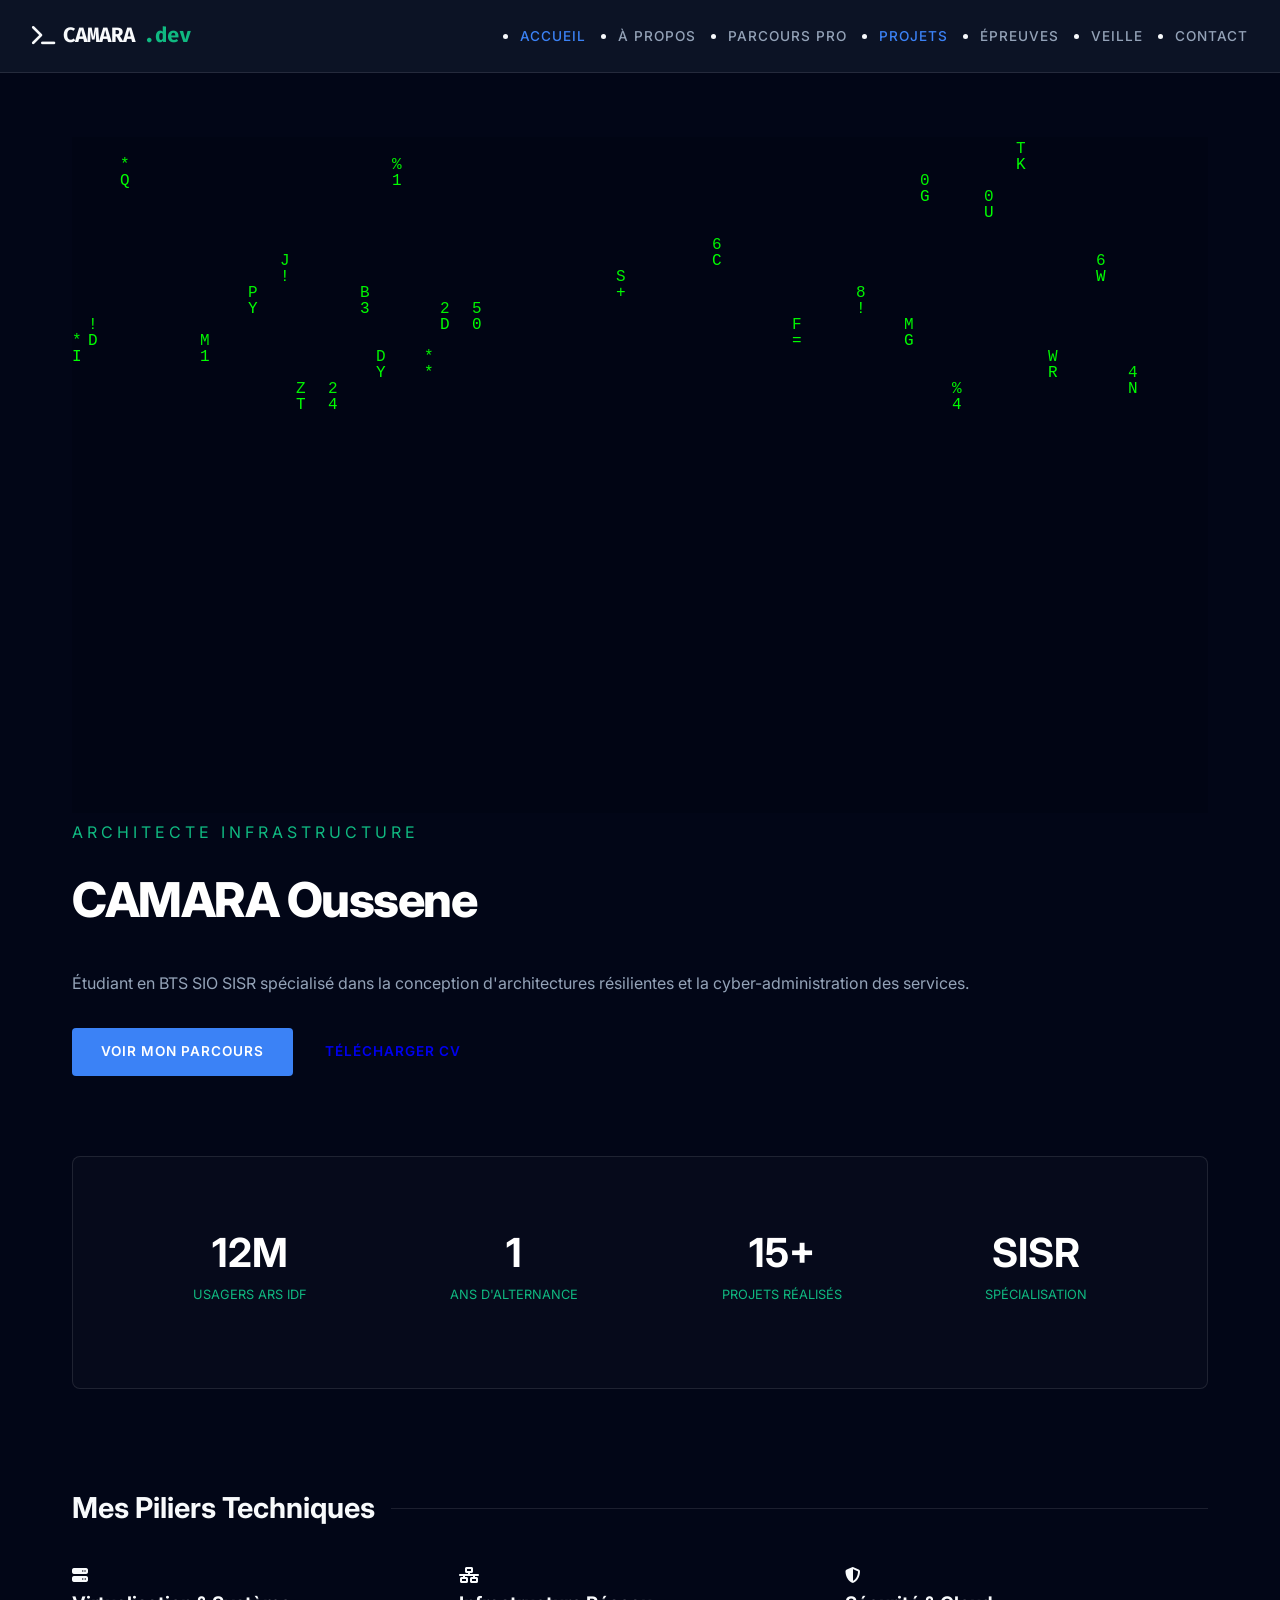
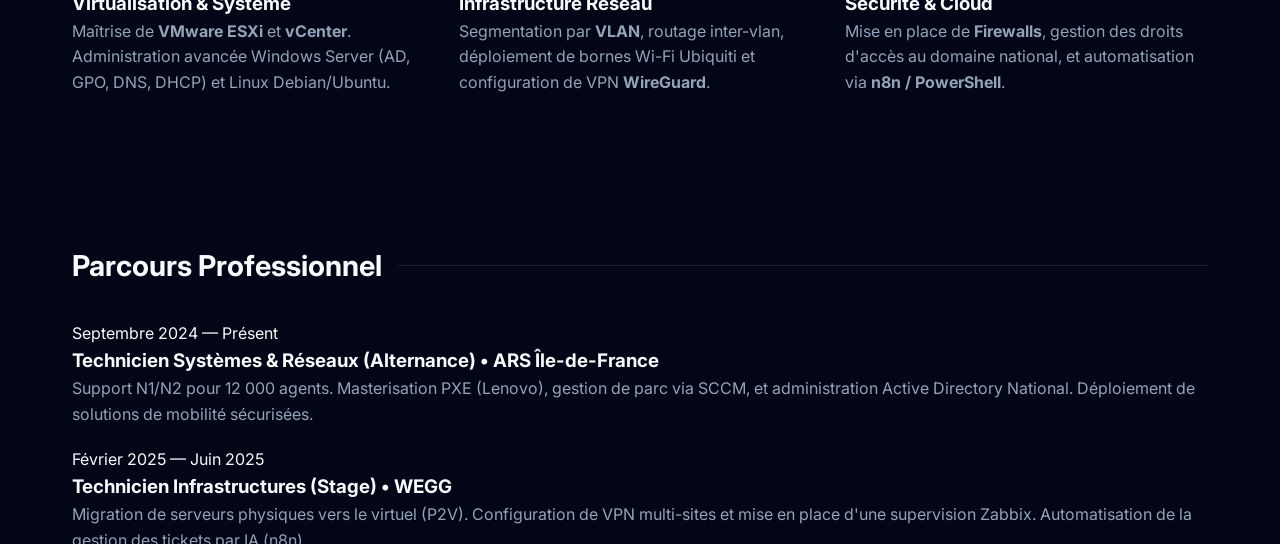
==== commit 1e0c4cef: "tiens amélioration" ====
--- a/index.html
+++ b/index.html
@@ -19,16 +19,17 @@
             <i class="fas fa-bars"></i>
         </div>
 
-        <nav>
-            <ul class="nav-links">
-                <li><a href="index.html">Accueil</a></li>
-                <li><a href="about.html">À propos</a></li>
-                <li><a href="Entreprise.html">Parcours Pro</a></li>
-                <li><a href="epreuve.html">Épreuves</a></li>
-                <li><a href="veille.html">Veille</a></li>
-                <li><a href="contact.html">Contact</a></li>
-            </ul>
-        </nav>
+       <nav>
+                <ul class="nav-links">
+                    <li><a href="index.html">Accueil</a></li>
+                    <li><a href="about.html">À propos</a></li>
+                    <li><a href="Entreprise.html">Parcours Pro</a></li>
+                    <li><a href="projet.html" class="active">Projets</a></li>
+                    <li><a href="epreuve.html">Épreuves</a></li>
+                    <li><a href="veille.html">Veille</a></li>
+                    <li><a href="contact.html">Contact</a></li>
+                </ul>
+            </nav>
     </div>
 </header>
 
